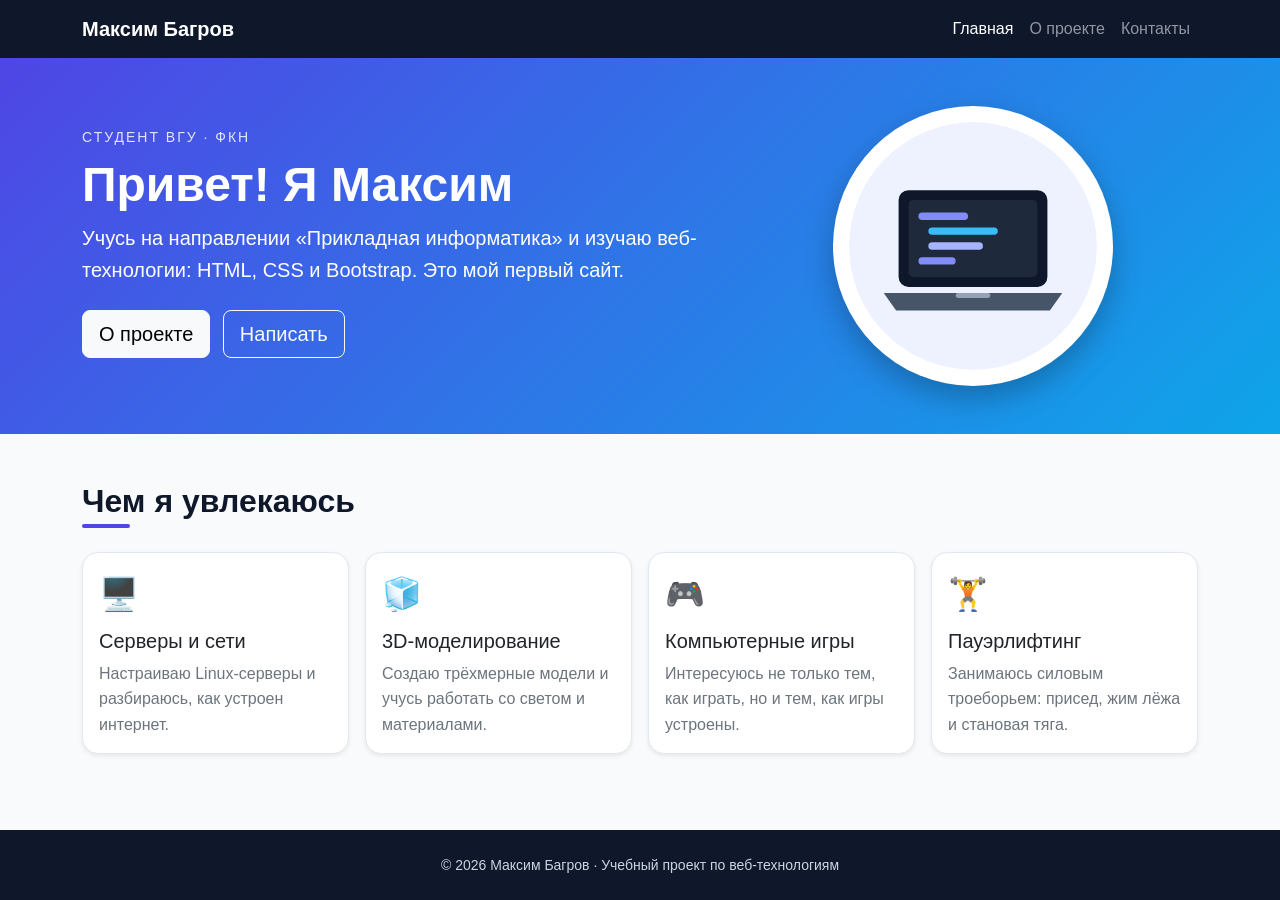
==== index.html @ ebb6bda1 "Add initial HTML structure for personal website" ====
<!doctype html>
<html lang="ru">
<head>
  <meta charset="UTF-8">
  <meta name="viewport" content="width=device-width, initial-scale=1.0">
  <title>Максим Багров — главная</title>
  <link href="https://cdn.jsdelivr.net/npm/bootstrap@5.3.3/dist/css/bootstrap.min.css" rel="stylesheet">
  <link rel="stylesheet" href="style.css">
</head>
<body>

  <header>
    <nav class="navbar navbar-expand-md navbar-dark main-nav">
      <div class="container">
        <a class="navbar-brand fw-bold" href="index.html">Максим Багров</a>
        <button class="navbar-toggler" type="button" data-bs-toggle="collapse" data-bs-target="#menu"
                aria-controls="menu" aria-expanded="false" aria-label="Открыть меню">
          <span class="navbar-toggler-icon"></span>
        </button>
        <div class="collapse navbar-collapse" id="menu">
          <ul class="navbar-nav ms-auto">
            <li class="nav-item"><a class="nav-link active" aria-current="page" href="index.html">Главная</a></li>
            <li class="nav-item"><a class="nav-link" href="about.html">О проекте</a></li>
            <li class="nav-item"><a class="nav-link" href="contacts.html">Контакты</a></li>
          </ul>
        </div>
      </div>
    </nav>
  </header>

  <main>
    <section class="hero py-5">
      <div class="container">
        <div class="row align-items-center g-4">
          <div class="col-12 col-md-7 text-center text-md-start">
            <p class="hero-label mb-2">Студент ВГУ · ФКН</p>
            <h1 class="display-5 fw-bold">Привет! Я Максим</h1>
            <p class="lead mb-4">
              Учусь на направлении «Прикладная информатика» и изучаю веб-технологии:
              HTML, CSS и Bootstrap. Это мой первый сайт.
            </p>
            <a class="btn btn-light btn-lg me-2 mb-2" href="about.html">О проекте</a>
            <a class="btn btn-outline-light btn-lg mb-2" href="contacts.html">Написать</a>
          </div>
          <div class="col-12 col-md-5 text-center">
            <img class="hero-photo" src="img/avatar.svg" alt="Иллюстрация: ноутбук с кодом сайта">
          </div>
        </div>
      </div>
    </section>

    <section class="container py-5">
      <h2 class="section-title mb-4">Чем я увлекаюсь</h2>
      <div class="row g-3">
        <div class="col-12 col-sm-6 col-lg-3">
          <article class="card project-card h-100 p-3 shadow-sm">
            <div class="card-icon">🖥️</div>
            <h3 class="h5">Серверы и сети</h3>
            <p class="mb-0 text-secondary">Настраиваю Linux-серверы и разбираюсь, как устроен интернет.</p>
          </article>
        </div>
        <div class="col-12 col-sm-6 col-lg-3">
          <article class="card project-card h-100 p-3 shadow-sm">
            <div class="card-icon">🧊</div>
            <h3 class="h5">3D-моделирование</h3>
            <p class="mb-0 text-secondary">Создаю трёхмерные модели и учусь работать со светом и материалами.</p>
          </article>
        </div>
        <div class="col-12 col-sm-6 col-lg-3">
          <article class="card project-card h-100 p-3 shadow-sm">
            <div class="card-icon">🎮</div>
            <h3 class="h5">Компьютерные игры</h3>
            <p class="mb-0 text-secondary">Интересуюсь не только тем, как играть, но и тем, как игры устроены.</p>
          </article>
        </div>
        <div class="col-12 col-sm-6 col-lg-3">
          <article class="card project-card h-100 p-3 shadow-sm">
            <div class="card-icon">🏋️</div>
            <h3 class="h5">Пауэрлифтинг</h3>
            <p class="mb-0 text-secondary">Занимаюсь силовым троеборьем: присед, жим лёжа и становая тяга.</p>
          </article>
        </div>
      </div>
    </section>
  </main>

  <footer class="site-footer py-4">
    <div class="container text-center">
      <p class="mb-0">© 2026 Максим Багров · Учебный проект по веб-технологиям</p>
    </div>
  </footer>

  <script src="https://cdn.jsdelivr.net/npm/bootstrap@5.3.3/dist/js/bootstrap.bundle.min.js"></script>
</body>
</html>
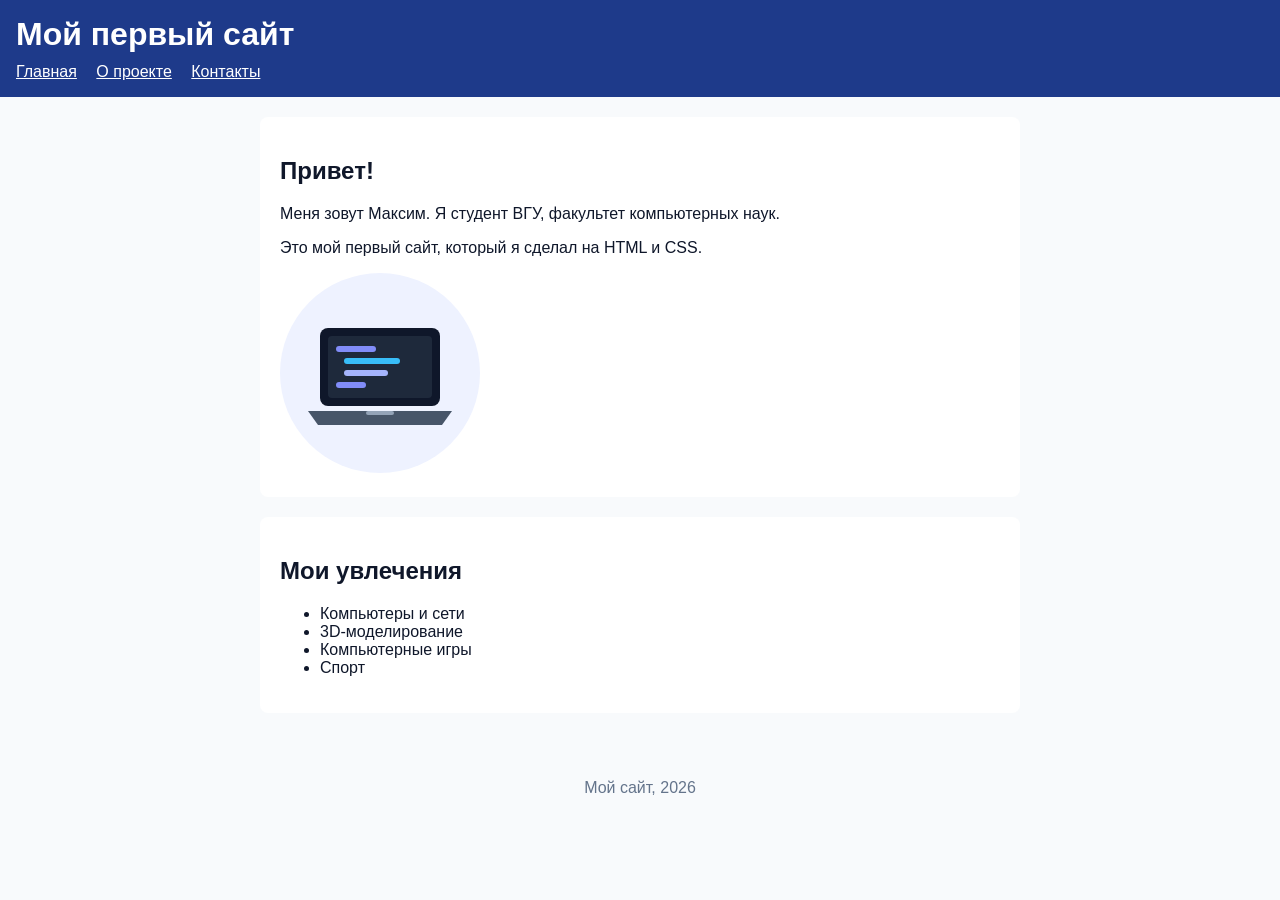
==== commit c9745bff: "Update website title and structure" ====
--- a/index.html
+++ b/index.html
@@ -3,93 +3,40 @@
 <head>
   <meta charset="UTF-8">
   <meta name="viewport" content="width=device-width, initial-scale=1.0">
-  <title>Максим Багров — главная</title>
-  <link href="https://cdn.jsdelivr.net/npm/bootstrap@5.3.3/dist/css/bootstrap.min.css" rel="stylesheet">
+  <title>Мой сайт</title>
   <link rel="stylesheet" href="style.css">
 </head>
 <body>
-
   <header>
-    <nav class="navbar navbar-expand-md navbar-dark main-nav">
-      <div class="container">
-        <a class="navbar-brand fw-bold" href="index.html">Максим Багров</a>
-        <button class="navbar-toggler" type="button" data-bs-toggle="collapse" data-bs-target="#menu"
-                aria-controls="menu" aria-expanded="false" aria-label="Открыть меню">
-          <span class="navbar-toggler-icon"></span>
-        </button>
-        <div class="collapse navbar-collapse" id="menu">
-          <ul class="navbar-nav ms-auto">
-            <li class="nav-item"><a class="nav-link active" aria-current="page" href="index.html">Главная</a></li>
-            <li class="nav-item"><a class="nav-link" href="about.html">О проекте</a></li>
-            <li class="nav-item"><a class="nav-link" href="contacts.html">Контакты</a></li>
-          </ul>
-        </div>
-      </div>
+    <h1>Мой первый сайт</h1>
+    <nav>
+      <a href="index.html">Главная</a>
+      <a href="about.html">О проекте</a>
+      <a href="contacts.html">Контакты</a>
     </nav>
   </header>
 
   <main>
-    <section class="hero py-5">
-      <div class="container">
-        <div class="row align-items-center g-4">
-          <div class="col-12 col-md-7 text-center text-md-start">
-            <p class="hero-label mb-2">Студент ВГУ · ФКН</p>
-            <h1 class="display-5 fw-bold">Привет! Я Максим</h1>
-            <p class="lead mb-4">
-              Учусь на направлении «Прикладная информатика» и изучаю веб-технологии:
-              HTML, CSS и Bootstrap. Это мой первый сайт.
-            </p>
-            <a class="btn btn-light btn-lg me-2 mb-2" href="about.html">О проекте</a>
-            <a class="btn btn-outline-light btn-lg mb-2" href="contacts.html">Написать</a>
-          </div>
-          <div class="col-12 col-md-5 text-center">
-            <img class="hero-photo" src="img/avatar.svg" alt="Иллюстрация: ноутбук с кодом сайта">
-          </div>
-        </div>
-      </div>
+    <section>
+      <h2>Привет!</h2>
+      <p>Меня зовут Максим. Я студент ВГУ, факультет компьютерных наук.</p>
+      <p>Это мой первый сайт, который я сделал на HTML и CSS.</p>
+      <img src="img/avatar.svg" alt="Картинка с ноутбуком">
     </section>
 
-    <section class="container py-5">
-      <h2 class="section-title mb-4">Чем я увлекаюсь</h2>
-      <div class="row g-3">
-        <div class="col-12 col-sm-6 col-lg-3">
-          <article class="card project-card h-100 p-3 shadow-sm">
-            <div class="card-icon">🖥️</div>
-            <h3 class="h5">Серверы и сети</h3>
-            <p class="mb-0 text-secondary">Настраиваю Linux-серверы и разбираюсь, как устроен интернет.</p>
-          </article>
-        </div>
-        <div class="col-12 col-sm-6 col-lg-3">
-          <article class="card project-card h-100 p-3 shadow-sm">
-            <div class="card-icon">🧊</div>
-            <h3 class="h5">3D-моделирование</h3>
-            <p class="mb-0 text-secondary">Создаю трёхмерные модели и учусь работать со светом и материалами.</p>
-          </article>
-        </div>
-        <div class="col-12 col-sm-6 col-lg-3">
-          <article class="card project-card h-100 p-3 shadow-sm">
-            <div class="card-icon">🎮</div>
-            <h3 class="h5">Компьютерные игры</h3>
-            <p class="mb-0 text-secondary">Интересуюсь не только тем, как играть, но и тем, как игры устроены.</p>
-          </article>
-        </div>
-        <div class="col-12 col-sm-6 col-lg-3">
-          <article class="card project-card h-100 p-3 shadow-sm">
-            <div class="card-icon">🏋️</div>
-            <h3 class="h5">Пауэрлифтинг</h3>
-            <p class="mb-0 text-secondary">Занимаюсь силовым троеборьем: присед, жим лёжа и становая тяга.</p>
-          </article>
-        </div>
-      </div>
+    <section>
+      <h2>Мои увлечения</h2>
+      <ul>
+        <li>Компьютеры и сети</li>
+        <li>3D-моделирование</li>
+        <li>Компьютерные игры</li>
+        <li>Спорт</li>
+      </ul>
     </section>
   </main>
 
-  <footer class="site-footer py-4">
-    <div class="container text-center">
-      <p class="mb-0">© 2026 Максим Багров · Учебный проект по веб-технологиям</p>
-    </div>
+  <footer>
+    <p>Мой сайт, 2026</p>
   </footer>
-
-  <script src="https://cdn.jsdelivr.net/npm/bootstrap@5.3.3/dist/js/bootstrap.bundle.min.js"></script>
 </body>
 </html>
--- a/style.css
+++ b/style.css
@@ -0,0 +1,57 @@
+* { box-sizing: border-box; }
+
+body {
+  margin: 0;
+  font-family: Arial, sans-serif;
+  background: #f8fafc;
+  color: #0f172a;
+}
+
+header {
+  background: #1e3a8a;
+  color: white;
+  padding: 16px;
+}
+
+header h1 {
+  margin: 0 0 10px;
+}
+
+nav a {
+  color: white;
+  margin-right: 15px;
+}
+
+main {
+  max-width: 800px;
+  margin: 0 auto;
+  padding: 20px;
+}
+
+section {
+  background: white;
+  padding: 20px;
+  margin-bottom: 20px;
+  border-radius: 8px;
+}
+
+img {
+  width: 200px;
+}
+
+footer {
+  text-align: center;
+  color: #64748b;
+  padding: 10px;
+}
+
+@media (max-width: 600px) {
+  nav a {
+    display: block;
+    margin-bottom: 5px;
+  }
+
+  img {
+    width: 100%;
+  }
+}
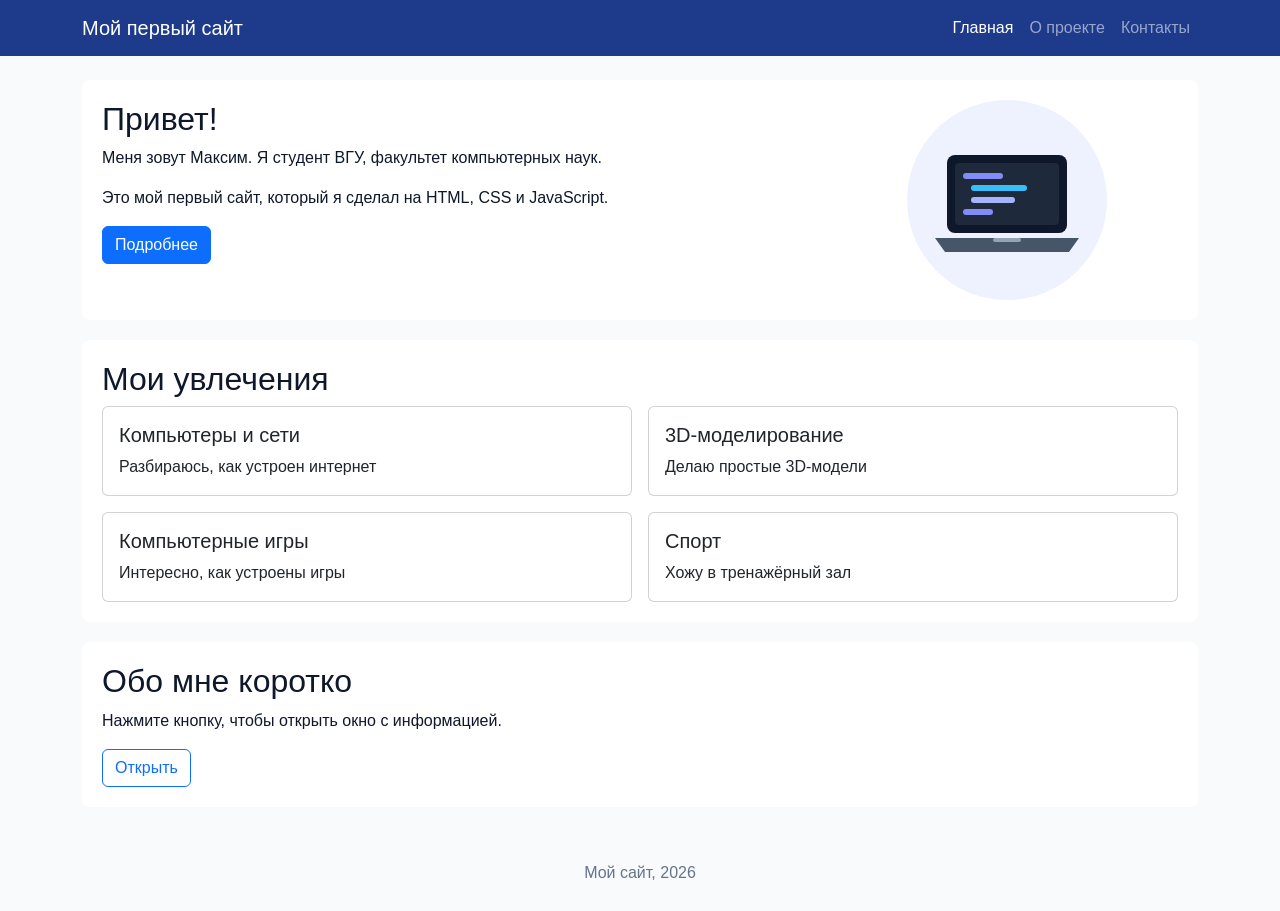
==== commit a5f44e7e: "Integrate Bootstrap and enhance layout Added Bootstrap for styling and JavaScript functionality." ====
--- a/index.html
+++ b/index.html
@@ -4,36 +4,78 @@
   <meta charset="UTF-8">
   <meta name="viewport" content="width=device-width, initial-scale=1.0">
   <title>Мой сайт</title>
+  <link href="https://cdn.jsdelivr.net/npm/bootstrap@5.3.3/dist/css/bootstrap.min.css" rel="stylesheet">
   <link rel="stylesheet" href="style.css">
+  <script src="https://cdn.jsdelivr.net/npm/bootstrap@5.3.3/dist/js/bootstrap.bundle.min.js" defer></script>
+  <script src="script.js" defer></script>
 </head>
 <body>
   <header>
-    <h1>Мой первый сайт</h1>
-    <nav>
-      <a href="index.html">Главная</a>
-      <a href="about.html">О проекте</a>
-      <a href="contacts.html">Контакты</a>
+    <nav class="navbar navbar-expand-sm navbar-dark">
+      <div class="container">
+        <a class="navbar-brand" href="index.html">Мой первый сайт</a>
+        <button class="navbar-toggler" type="button" data-bs-toggle="collapse" data-bs-target="#menu">
+          <span class="navbar-toggler-icon"></span>
+        </button>
+        <div class="collapse navbar-collapse" id="menu">
+          <ul class="navbar-nav ms-auto">
+            <li class="nav-item"><a class="nav-link active" href="index.html">Главная</a></li>
+            <li class="nav-item"><a class="nav-link" href="about.html">О проекте</a></li>
+            <li class="nav-item"><a class="nav-link" href="contacts.html">Контакты</a></li>
+          </ul>
+        </div>
+      </div>
     </nav>
   </header>
 
-  <main>
-    <section>
-      <h2>Привет!</h2>
-      <p>Меня зовут Максим. Я студент ВГУ, факультет компьютерных наук.</p>
-      <p>Это мой первый сайт, который я сделал на HTML и CSS.</p>
-      <img src="img/avatar.svg" alt="Картинка с ноутбуком">
+  <main class="container py-4">
+    <section class="block">
+      <div class="row">
+        <div class="col-md-8">
+          <h2>Привет!</h2>
+          <p>Меня зовут Максим. Я студент ВГУ, факультет компьютерных наук.</p>
+          <p>Это мой первый сайт, который я сделал на HTML, CSS и JavaScript.</p>
+          <button id="showMore" class="btn btn-primary">Подробнее</button>
+          <p id="moreText" class="d-none mt-3">
+            Я учусь на направлении «Прикладная информатика». Сейчас изучаю веб-технологии,
+            а в свободное время занимаюсь спортом и разбираюсь в компьютерах.
+          </p>
+        </div>
+        <div class="col-md-4 text-center">
+          <img src="img/avatar.svg" alt="Картинка с ноутбуком">
+        </div>
+      </div>
     </section>
 
-    <section>
+    <section class="block">
       <h2>Мои увлечения</h2>
-      <ul>
-        <li>Компьютеры и сети</li>
-        <li>3D-моделирование</li>
-        <li>Компьютерные игры</li>
-        <li>Спорт</li>
-      </ul>
+      <div id="projects" class="row g-3"></div>
+    </section>
+
+    <section class="block">
+      <h2>Обо мне коротко</h2>
+      <p>Нажмите кнопку, чтобы открыть окно с информацией.</p>
+      <button class="btn btn-outline-primary" data-bs-toggle="modal" data-bs-target="#infoModal">Открыть</button>
     </section>
   </main>
+
+  <div class="modal fade" id="infoModal" tabindex="-1" aria-hidden="true">
+    <div class="modal-dialog">
+      <div class="modal-content">
+        <div class="modal-header">
+          <h5 class="modal-title">Обо мне</h5>
+          <button type="button" class="btn-close" data-bs-dismiss="modal" aria-label="Закрыть"></button>
+        </div>
+        <div class="modal-body">
+          <p>Город: Воронеж</p>
+          <p class="mb-0">Учёба: ВГУ, ФКН, 1 курс</p>
+        </div>
+        <div class="modal-footer">
+          <button type="button" class="btn btn-secondary" data-bs-dismiss="modal">Закрыть</button>
+        </div>
+      </div>
+    </div>
+  </div>
 
   <footer>
     <p>Мой сайт, 2026</p>
--- a/style.css
+++ b/style.css
@@ -1,34 +1,14 @@
-* { box-sizing: border-box; }
-
 body {
-  margin: 0;
   font-family: Arial, sans-serif;
   background: #f8fafc;
   color: #0f172a;
 }
 
-header {
+.navbar {
   background: #1e3a8a;
-  color: white;
-  padding: 16px;
 }
 
-header h1 {
-  margin: 0 0 10px;
-}
-
-nav a {
-  color: white;
-  margin-right: 15px;
-}
-
-main {
-  max-width: 800px;
-  margin: 0 auto;
-  padding: 20px;
-}
-
-section {
+.block {
   background: white;
   padding: 20px;
   margin-bottom: 20px;
@@ -37,6 +17,11 @@
 
 img {
   width: 200px;
+  max-width: 100%;
+}
+
+.card:hover {
+  background: #eef2ff;
 }
 
 footer {
@@ -46,12 +31,7 @@
 }
 
 @media (max-width: 600px) {
-  nav a {
-    display: block;
-    margin-bottom: 5px;
-  }
-
-  img {
-    width: 100%;
+  h2 {
+    font-size: 24px;
   }
 }
